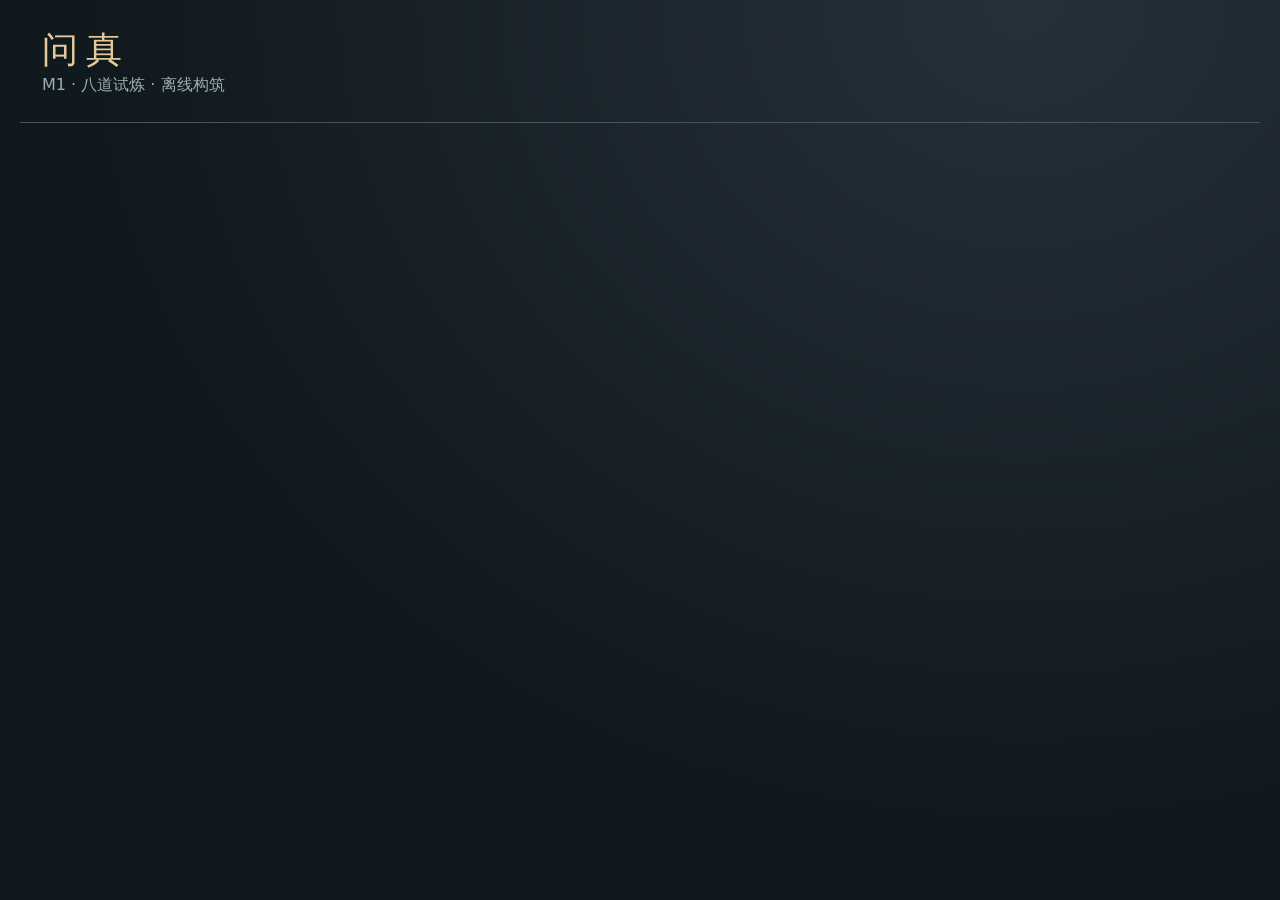
==== m1.html @ 861aa957 "feat(m1): add dedicated offline game entry and visual shell" ====
<!doctype html>
<html lang="zh-CN"><meta charset="utf-8"><meta name="viewport" content="width=device-width,initial-scale=1">
<title>问真 · M1</title><style>
:root{color-scheme:dark;font-family:"Microsoft YaHei",system-ui;background:#10191d;color:#e8e4db}*{box-sizing:border-box}body{margin:0;background:radial-gradient(ellipse at 80% 0%,#26303b,#10191d 64%);min-height:100vh}header{max-width:1240px;margin:auto;padding:26px 22px;display:flex;align-items:center;justify-content:space-between;border-bottom:1px solid #47545a}h1{font:36px serif;letter-spacing:8px;margin:0;color:#e5c99d}h2{font:27px serif;color:#e3c99d}h3{margin:12px 0;color:#d7c8ab}p,.small{color:#9eadae}main{max-width:1240px;margin:24px auto;padding:0 22px}.grid{display:grid;grid-template-columns:repeat(auto-fit,minmax(220px,1fr));gap:14px}.shell{display:grid;grid-template-columns:minmax(0,2fr) minmax(290px,1fr);gap:20px}.card,.panel{background:#192529eb;border:1px solid #445155;border-radius:12px;padding:18px}.card{min-height:135px}.card.selected{border-color:#d9b374;box-shadow:0 0 0 1px #d9b37450}.panel{margin-bottom:18px}.gold{color:#e9c286}button{background:#364548;border:1px solid #697476;color:#eee5d4;padding:10px 15px;border-radius:7px;cursor:pointer;font:inherit}button:hover:not(:disabled){background:#566063}button:disabled{opacity:.35;cursor:not-allowed}button.primary{background:#a27044;border-color:#c29b69;color:#fff}button.danger{background:#5a3538}button+button{margin-left:6px}.stats{display:flex;gap:14px;flex-wrap:wrap}.chip{padding:5px 9px;border:1px solid #5b6667;border-radius:5px;font-size:12px;color:#d5d0c7}.bar{height:10px;background:#354145;border-radius:5px;overflow:hidden}.bar i{display:block;background:#be695f;height:100%;transition:width .3s}.log{height:220px;overflow:auto;white-space:pre-wrap;font-size:12px;color:#b9c7c7;background:#101a1e;padding:14px;border-radius:8px}.actions{display:flex;gap:8px;flex-wrap:wrap;margin-top:15px}.name{font-size:19px;font-weight:600}.meta{font-size:12px;color:#9cacab;margin:6px 0}.shopitem{min-height:185px}.placeholder{opacity:.5}.slot{margin:8px 0;padding:9px;border:1px solid #53605d;border-radius:5px}.battlefield{background:linear-gradient(145deg,#2c3439,#172329);padding:24px;border-radius:12px;border:1px solid #5b5a52;text-align:center}.enemy{font:32px serif;margin:20px 0;color:#e2c39d}.intent{color:#edb58f;min-height:26px}.notice{color:#f0c280}@media(max-width:790px){.shell{display:block}.stats{gap:7px}header{padding:16px}h1{font-size:28px}}
</style><header><div><h1>问真</h1><div class="small">M1 · 八道试炼 · 离线构筑</div></div><div id="status"></div></header><main id="app"></main>
<script src="js/m1_game.js"></script></html>
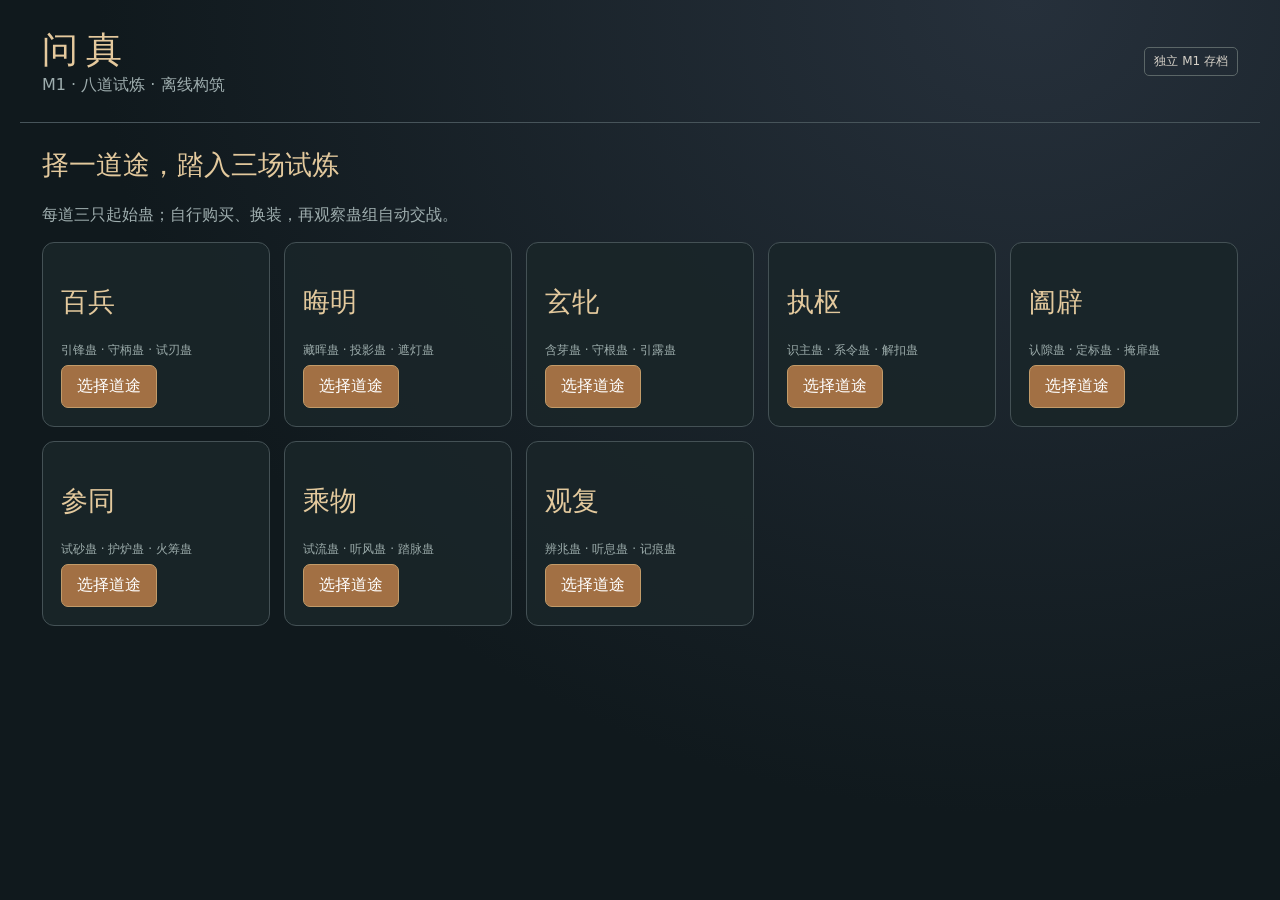
==== commit 67daeffb: "fix(m1-ui): prevent mobile header/status collision" ====
--- a/m1.html
+++ b/m1.html
@@ -1,6 +1,6 @@
 <!doctype html>
 <html lang="zh-CN"><meta charset="utf-8"><meta name="viewport" content="width=device-width,initial-scale=1">
 <title>问真 · M1</title><style>
-:root{color-scheme:dark;font-family:"Microsoft YaHei",system-ui;background:#10191d;color:#e8e4db}*{box-sizing:border-box}body{margin:0;background:radial-gradient(ellipse at 80% 0%,#26303b,#10191d 64%);min-height:100vh}header{max-width:1240px;margin:auto;padding:26px 22px;display:flex;align-items:center;justify-content:space-between;border-bottom:1px solid #47545a}h1{font:36px serif;letter-spacing:8px;margin:0;color:#e5c99d}h2{font:27px serif;color:#e3c99d}h3{margin:12px 0;color:#d7c8ab}p,.small{color:#9eadae}main{max-width:1240px;margin:24px auto;padding:0 22px}.grid{display:grid;grid-template-columns:repeat(auto-fit,minmax(220px,1fr));gap:14px}.shell{display:grid;grid-template-columns:minmax(0,2fr) minmax(290px,1fr);gap:20px}.card,.panel{background:#192529eb;border:1px solid #445155;border-radius:12px;padding:18px}.card{min-height:135px}.card.selected{border-color:#d9b374;box-shadow:0 0 0 1px #d9b37450}.panel{margin-bottom:18px}.gold{color:#e9c286}button{background:#364548;border:1px solid #697476;color:#eee5d4;padding:10px 15px;border-radius:7px;cursor:pointer;font:inherit}button:hover:not(:disabled){background:#566063}button:disabled{opacity:.35;cursor:not-allowed}button.primary{background:#a27044;border-color:#c29b69;color:#fff}button.danger{background:#5a3538}button+button{margin-left:6px}.stats{display:flex;gap:14px;flex-wrap:wrap}.chip{padding:5px 9px;border:1px solid #5b6667;border-radius:5px;font-size:12px;color:#d5d0c7}.bar{height:10px;background:#354145;border-radius:5px;overflow:hidden}.bar i{display:block;background:#be695f;height:100%;transition:width .3s}.log{height:220px;overflow:auto;white-space:pre-wrap;font-size:12px;color:#b9c7c7;background:#101a1e;padding:14px;border-radius:8px}.actions{display:flex;gap:8px;flex-wrap:wrap;margin-top:15px}.name{font-size:19px;font-weight:600}.meta{font-size:12px;color:#9cacab;margin:6px 0}.shopitem{min-height:185px}.placeholder{opacity:.5}.slot{margin:8px 0;padding:9px;border:1px solid #53605d;border-radius:5px}.battlefield{background:linear-gradient(145deg,#2c3439,#172329);padding:24px;border-radius:12px;border:1px solid #5b5a52;text-align:center}.enemy{font:32px serif;margin:20px 0;color:#e2c39d}.intent{color:#edb58f;min-height:26px}.notice{color:#f0c280}@media(max-width:790px){.shell{display:block}.stats{gap:7px}header{padding:16px}h1{font-size:28px}}
+:root{color-scheme:dark;font-family:"Microsoft YaHei",system-ui;background:#10191d;color:#e8e4db}*{box-sizing:border-box}body{margin:0;background:radial-gradient(ellipse at 80% 0%,#26303b,#10191d 64%);min-height:100vh}header{max-width:1240px;margin:auto;padding:26px 22px;display:flex;align-items:center;justify-content:space-between;border-bottom:1px solid #47545a}h1{font:36px serif;letter-spacing:8px;margin:0;color:#e5c99d}h2{font:27px serif;color:#e3c99d}h3{margin:12px 0;color:#d7c8ab}p,.small{color:#9eadae}main{max-width:1240px;margin:24px auto;padding:0 22px}.grid{display:grid;grid-template-columns:repeat(auto-fit,minmax(220px,1fr));gap:14px}.shell{display:grid;grid-template-columns:minmax(0,2fr) minmax(290px,1fr);gap:20px}.card,.panel{background:#192529eb;border:1px solid #445155;border-radius:12px;padding:18px}.card{min-height:135px}.card.selected{border-color:#d9b374;box-shadow:0 0 0 1px #d9b37450}.panel{margin-bottom:18px}.gold{color:#e9c286}button{background:#364548;border:1px solid #697476;color:#eee5d4;padding:10px 15px;border-radius:7px;cursor:pointer;font:inherit}button:hover:not(:disabled){background:#566063}button:disabled{opacity:.35;cursor:not-allowed}button.primary{background:#a27044;border-color:#c29b69;color:#fff}button.danger{background:#5a3538}button+button{margin-left:6px}.stats{display:flex;gap:14px;flex-wrap:wrap}.chip{padding:5px 9px;border:1px solid #5b6667;border-radius:5px;font-size:12px;color:#d5d0c7}.bar{height:10px;background:#354145;border-radius:5px;overflow:hidden}.bar i{display:block;background:#be695f;height:100%;transition:width .3s}.log{height:220px;overflow:auto;white-space:pre-wrap;font-size:12px;color:#b9c7c7;background:#101a1e;padding:14px;border-radius:8px}.actions{display:flex;gap:8px;flex-wrap:wrap;margin-top:15px}.name{font-size:19px;font-weight:600}.meta{font-size:12px;color:#9cacab;margin:6px 0}.shopitem{min-height:185px}.placeholder{opacity:.5}.slot{margin:8px 0;padding:9px;border:1px solid #53605d;border-radius:5px}.battlefield{background:linear-gradient(145deg,#2c3439,#172329);padding:24px;border-radius:12px;border:1px solid #5b5a52;text-align:center}.enemy{font:32px serif;margin:20px 0;color:#e2c39d}.intent{color:#edb58f;min-height:26px}.notice{color:#f0c280}#status{display:flex;gap:6px;flex-wrap:wrap;justify-content:flex-end}@media(max-width:790px){.shell{display:block}.stats{gap:7px}header{padding:16px;flex-direction:column;align-items:flex-start;gap:14px}#status{justify-content:flex-start;width:100%}h1{font-size:28px}}
 </style><header><div><h1>问真</h1><div class="small">M1 · 八道试炼 · 离线构筑</div></div><div id="status"></div></header><main id="app"></main>
 <script src="js/m1_game.js"></script></html>
